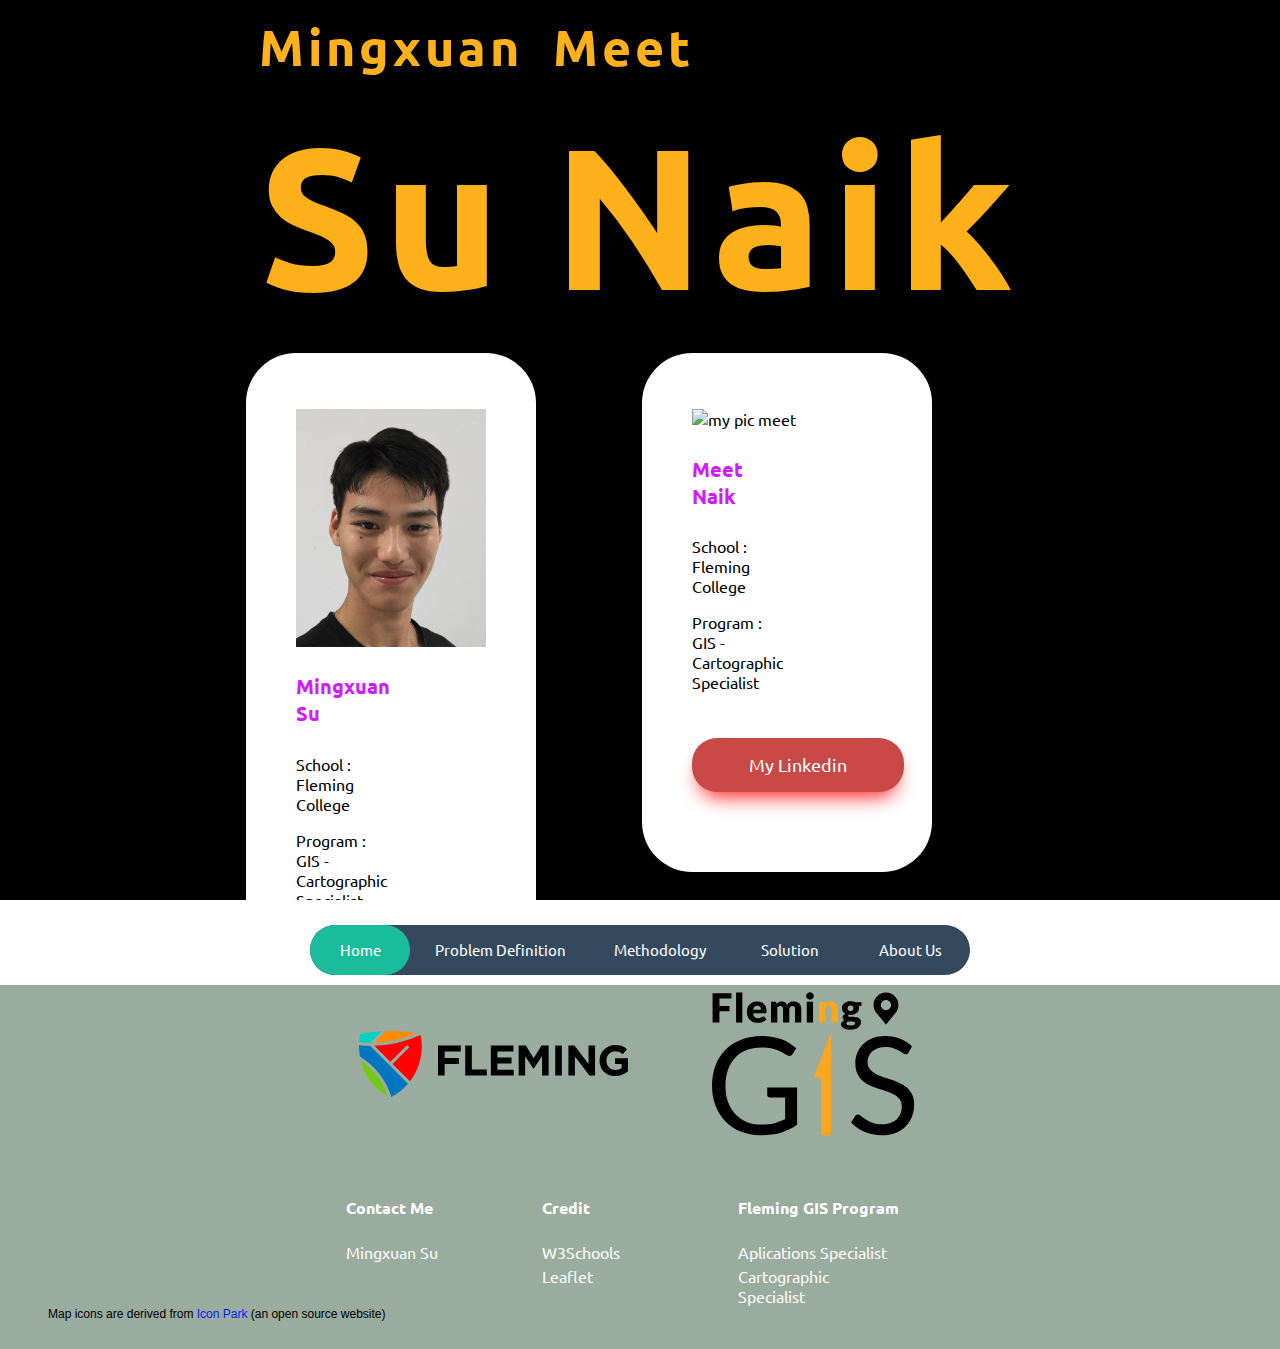
==== Aboutus.html @ 568ef00d "Update Aboutus.html" ====
<!DOCTYPE html>
<html lang="en">
<head>
<title>GEOM99</title>
<link rel="stylesheet" href="style.css">
</head>

<body>
<section class="aboutus">
    <div class="hero-inner">        
      <h3>Mingxuan</h3>
      <h5>Su</h5>
        <div class="about_par">    
          <div class="container_m">
            <img class="container_a_image" src="image_folder/msu.jpeg" alt="my pic">
            <div class="container_a_text">
              <h4>Mingxuan Su</h4>
              <p>School : Fleming College</p>
              <p>Program : GIS - Cartographic Specialist</p>    
              <div class="button">
                <span><a href="https://www.linkedin.com/in/su-mingxuan-080927245/">My Linkedin</a></span></div>
                
              </div>                      
            </div>
          </div>  
        </div>
    
     <div class="hero-inner">        
      <h3>Meet</h3>
      <h5>Naik</h5>
        <div class="about_par">    
          <div class="container_m">
            <img class="container_a_image" src="image_foldermnaik.jpeg" alt="my pic meet">
            <div class="container_a_text">
              <h4>Meet Naik</h4>
              <p>School : Fleming College</p>
              <p>Program : GIS - Cartographic Specialist</p> 
              <div class="button">
                <span><a href="https://www.linkedin.com/in/meet-naik-406a67187/">My Linkedin</a></span></div>
                
              </div>                      
            </div>
          </div>  
        </div>
</section>
<nav>
  <a href="index.html">Home</a>
  <a href="Problem.html">Problem Definition</a>
  <a href="Methodology.html">Methodology</a>
  <a href="Solution.html">Solution</a>
  <a href="#">About Us</a>
  <div class="animation start-home"></div>
</nav>

<div class="footer-top">
  <div class="footer-img"><img src="image_folder/Fleming-Logo-New.svg"
    alt="fleming logo"><img src="image_folder/FlemingGIS_Black.svg" alt="gis logo">
  </div>
  <div class="footer">
    <div class="footer-heading footer-1">
      <h4>Contact Me</h4>
      <a href="https://www.linkedin.com/public-profile/settings?lipi=urn%3Ali%3Apage%3Ad_flagship3_profile_self_edit_contact-info%3BruBq5Nh4QfiiRM8t%2BejNuQ%3D%3D">Mingxuan Su</a>
    </div>
    <div class="footer-heading footer-2">
      <h4>Credit</h4>
      <a href="https://www.w3schools.com/">W3Schools</a>
      <a href="https://leafletjs.com/">Leaflet</a>
    </div>
    <div class="footer-heading footer-3">
      <h4>Fleming GIS Program</h4>
      <a href="https://flemingcollege.ca/programs/geographic-information-systems-applications-specialist">Aplications Specialist</a>
      <a href="https://flemingcollege.ca/programs/geographic-information-systems-cartographic-specialist">Cartographic Specialist</a>
    </div>
 
  </div>
  <div class="footer-br">
    <p>Map icons are derived from <a href="https://iconpark.oceanengine.com/official">Icon Park</a> (an open source website)</p>
  </div>
</div>
</body>
</html>
---- style.css ----
@import url('https://fonts.googleapis.com/css2?family=Ubuntu&display=swap');

  nav {
    margin: 25px auto 0;
    position: relative;
    width: 660px;
    height: 50px;
    background-color: #34495e;
    border-radius: 80px;
    font-size: 0px;
    margin-bottom: 10px;
  }
  nav a {
    line-height: 50px;
    height: 100%;
    font-size: 15px;
    display: inline-block;
    position: relative;
    z-index: 1;
    text-decoration: none;
    text-align: center;
    color: white;
    cursor: pointer;
  }
  nav .animation {
    position: absolute;
    height: 100%;
    top: 0;
    transition: all 0.4s;
    border-radius: 80px;
  }
  a:nth-child(1) {
    width: 100px;
  }
  a:nth-child(2) {
    width: 180px;
  }
  a:nth-child(3) {
    width: 140px;
  }
  a:nth-child(4) {
    width: 120px;
  }
  a:nth-child(5) {
    width: 120px;
  }
  nav .start-home, a:nth-child(1):hover~.animation {
    width: 100px;
    left: 0;
    background-color: #1abc9c;
  }
  nav .start-about, a:nth-child(2):hover~.animation {
    width: 180px;
    left: 100px;
    background-color: #e74c3c;
  }
  nav .start-blog, a:nth-child(3):hover~.animation {
    width: 140px;
    left: 280px;
    background-color: #3498db;
  }
  nav .start-portefolio, a:nth-child(4):hover~.animation {
    width: 120px;
    left: 420px;
    background-color: #9b59b6;
  }
  nav .start-portefolio, a:nth-child(5):hover~.animation {
    width: 120px;
    left: 540px;
    background-color: #bdc017;
  }
  
  @media screen and (max-width: 500px) {
    .nav a {
      display: block;
    }
  }

body{
  font-family: 'Ubuntu', sans-serif;
}

h1 {
  color: rgb(255, 177, 27);
  font-weight: bold;
  font-size: 45px;
  margin: 15px;
  letter-spacing: 4px;
  text-align: center;
  text-justify: inter-word;
}
h2 {
  color: #5DAC81;
  font-size: 30px;
  letter-spacing: 5px;
  margin: 15px;
  padding: 20px;
  text-align: center;
  text-justify: inter-word; 
}
.p_intro {
  color: #116fb8;
  font-size: 20px;
  margin: 15px;
  letter-spacing: 5px;
  padding: 10px;
  text-align: center;
  text-align: justify;
  text-justify: inter-word;
}
img {
  max-width: 100%;
  height: auto;
  display: table;
  margin: 0 auto;
}

.problem_image {
  display: block;
  margin-left: auto;
  margin-right: auto;
  width: 100%;
  max-width: 692px;
  height: auto;
  max-height: 509px;
}

html,  
body {
    height: 100%;
    margin: 0;
    padding: 0;
  }


@media(max-width:612px){
    .box{
        flex-grow: 0.7;
    }
}

body {
	margin: 0;
}

#map {
height: 100vh;
display: flex;
justify-content: center;
align-items: center;
margin-top: 1vw;
margin-bottom: 5px;
margin-left: 8vw;
margin-right: 10vw;
}

.column {
  padding-top: 5px;
  padding-bottom: 5px;
  background-color:#ffffff;
}
.column2 {
  padding-top: 5px;
  padding-bottom: 5px;
  background-color:	#E0E0E0;
}

.par {
  width: 90vw;
  margin: 0 auto;
  background-color: #fff;
  padding: 10px;
  margin-bottom: 5px;
  border-radius: 50px;
  margin-left: auto;
}

.pimage{
	max-width: 100%;
}

.hero {
  /* Sizing */
  width: 100vw;
  height: 100vh;
  /* Sizing */
  width: 100vw;
  height: 100vh;
  /* Flexbox stuff */
  display: flex;
  justify-content: center;
  align-items: center;
  background-image: url("image_folder/Photo1.png");
  background-size: cover;
  background-position: center center;
  background-repeat: no-repeat;
  background-attachment: fixed;
}
/* 
https://www.w3schools.com/howto/howto_css_image_overlay_slide.asp */
.overlay {
  position: absolute;
  bottom: 0;
  left: 0;
  right: 0;
  background-color: #000000;
  overflow: hidden;
  width: 0;
  height: 100%;
  transition: 0.4s linear;
}

.container:hover .overlay {
  width: 100%;
}

.container {
  position: relative;
  width: 100%;
}
.text {
  color: #ffff00;
  font-size: 40px;
  position: absolute;
  top: 50%;
  left: 50%;
  -webkit-transform: translate(-50%, -50%);
  -ms-transform: translate(-50%, -50%);
  transform: translate(-50%, -50%);
  white-space: nowrap;
}
.text_small {
  color: #ffffff;
  font-size: 15px;
  position: absolute;
  top: 70%;
  left: 50%;
  -webkit-transform: translate(-50%, -50%);
  -ms-transform: translate(-50%, -50%);
  transform: translate(-50%, -50%);
  white-space: nowrap;
}


.container_m {
  padding: 20px 40px 40px;
  max-width: 100%;
}
.container_m_image {
  display: inline-block;
  vertical-align: top;
  max-width: 46%;
  margin: 20px 30px 0 0;
}
.container_m_text {
  display: inline-block;
  width: 46%;
  font-size: 20px;
}
@media (max-width: 620px) {
  .container_m_text {
    width: 100%;
  }
}

.footer-top{
  background-color: #9aac9d;
  padding-bottom: 1rem;
}

.footer{
  width:100%;
  background-color: #9aac9d;
  color: #ffffff;
  display: flex;
  justify-content: center;
  flex-wrap: wrap;
  margin:0 auto;
}
.footer-heading{
display: flex;
flex-direction: column;
margin-right:1rem ;
}

.footer-heading h4{
  margin-bottom:1.5rem;
  color: #ffffff;
  font-size: medium;
}

.footer-heading a {
  color: #fcfcfc;
  text-decoration: none;
  margin-bottom: 0.3rem;
}

.footer-heading a:hover{
color: #000000;
transition:0.7s;
}

.footer-img{
  margin-left: auto;
  margin-right: auto;
  width: 100%;
  max-width: 50%;
  padding-bottom: 1rem;
  display: flex;
  flex-flow: row wrap;
}

.footer-br{
  margin-top:1.5rem;
  padding-left: 3rem;
  font-family: Arial, Helvetica, sans-serif;
  font-size: 12px;
}

.footer-br a {
  color:#021af7;
  text-decoration: none;
}

@media screen and (max-width:2560px) {
  .footer{
    height:10vh;
    padding-top: 1rem;
  }
}

@media screen and (max-width:1920px) {
  .footer{
    height:12vh;
    padding-top: 1rem;
  }
}

@media screen and (max-width:480px) {
  .footer{
    height:35vh;
    padding-top: 1rem;
  }
}
/* https://gis.stackexchange.com/questions/388121/adjust-pop-up-container-in-leaflet*/
 .leaflet-popup-content {
  width: 200px;
}

h3 {
  color: rgb(255, 177, 27);
  font-weight: bold;
  font-size: 50px;
  margin: 15px;
  letter-spacing: 4px;
  text-align: Left;
  overflow: hidden;
  text-justify: inter-word;
}

h4 {  color: rgb(209, 27, 255);
  font-weight:bold;
  font-size: 20px;
}
h5 {
  color: rgb(255, 177, 27);
  font-weight: bold;
  font-size:200px;
  margin: 15px;
  letter-spacing: 8px;
  text-align:left;
  text-justify: inter-word;
  overflow: hidden;
}

.aboutus {
  /* Sizing */
  width: 100vw;
  height: 100vh;
  /* Flexbox stuff */
  display: flex;
  justify-content: center;
  background-image: url("image_folder/black.jpg");
  overflow: hidden;
}

.about_par {
  height: auto;
  margin: 5px auto;
  background-color: #fff;
  padding: 10px;
  margin-bottom: 5px;
  border-radius: 50px;
  overflow: hidden;
}
@media screen and (min-width:1020px) {
  .about_par{
    width:30vh;
    padding-top: 1rem;
  }
}
.about_par img{
  max-height:20vw;
  overflow: hidden;
}
/* https://codepen.io/konradwax/pen/woPNqJ */
.button {
  border-radius: 25px;
  background-color: #c94848;
  border: none;
  color: #ffffff;
  text-align: center;
  font-size: 18px;
  padding: 16px;
  width: 180px;
  transition: all 0.4s;
  margin: 30px;
  box-shadow: 0 12px 20px -8px rgba(255, 0, 0, 0.911);

  cursor:crosshair;
  display: inline-block;
  position: relative;
  transition:0.7s;
  margin-left: auto;
}

.button:after {
  content: '→';
  position: absolute;
  top: 14px;
  right: -20px;
  transition: 0.5s;  
}

.button:hover{
  padding-right: 24px;
  padding-left:8px;
}

.button:hover:after {
  opacity: 1;
  right: 16px;
}
.container_a_text a {
  color: #fcfcfc;
  text-decoration: none;
  margin-bottom: 0.3rem;
}
.container_a_image {
  display: inline-block;
  vertical-align: top;
  height: 70%;
  margin: 20px 30px 0 0;
}
.container_a_text {
  display: inline-block;
  width: 46%;
}
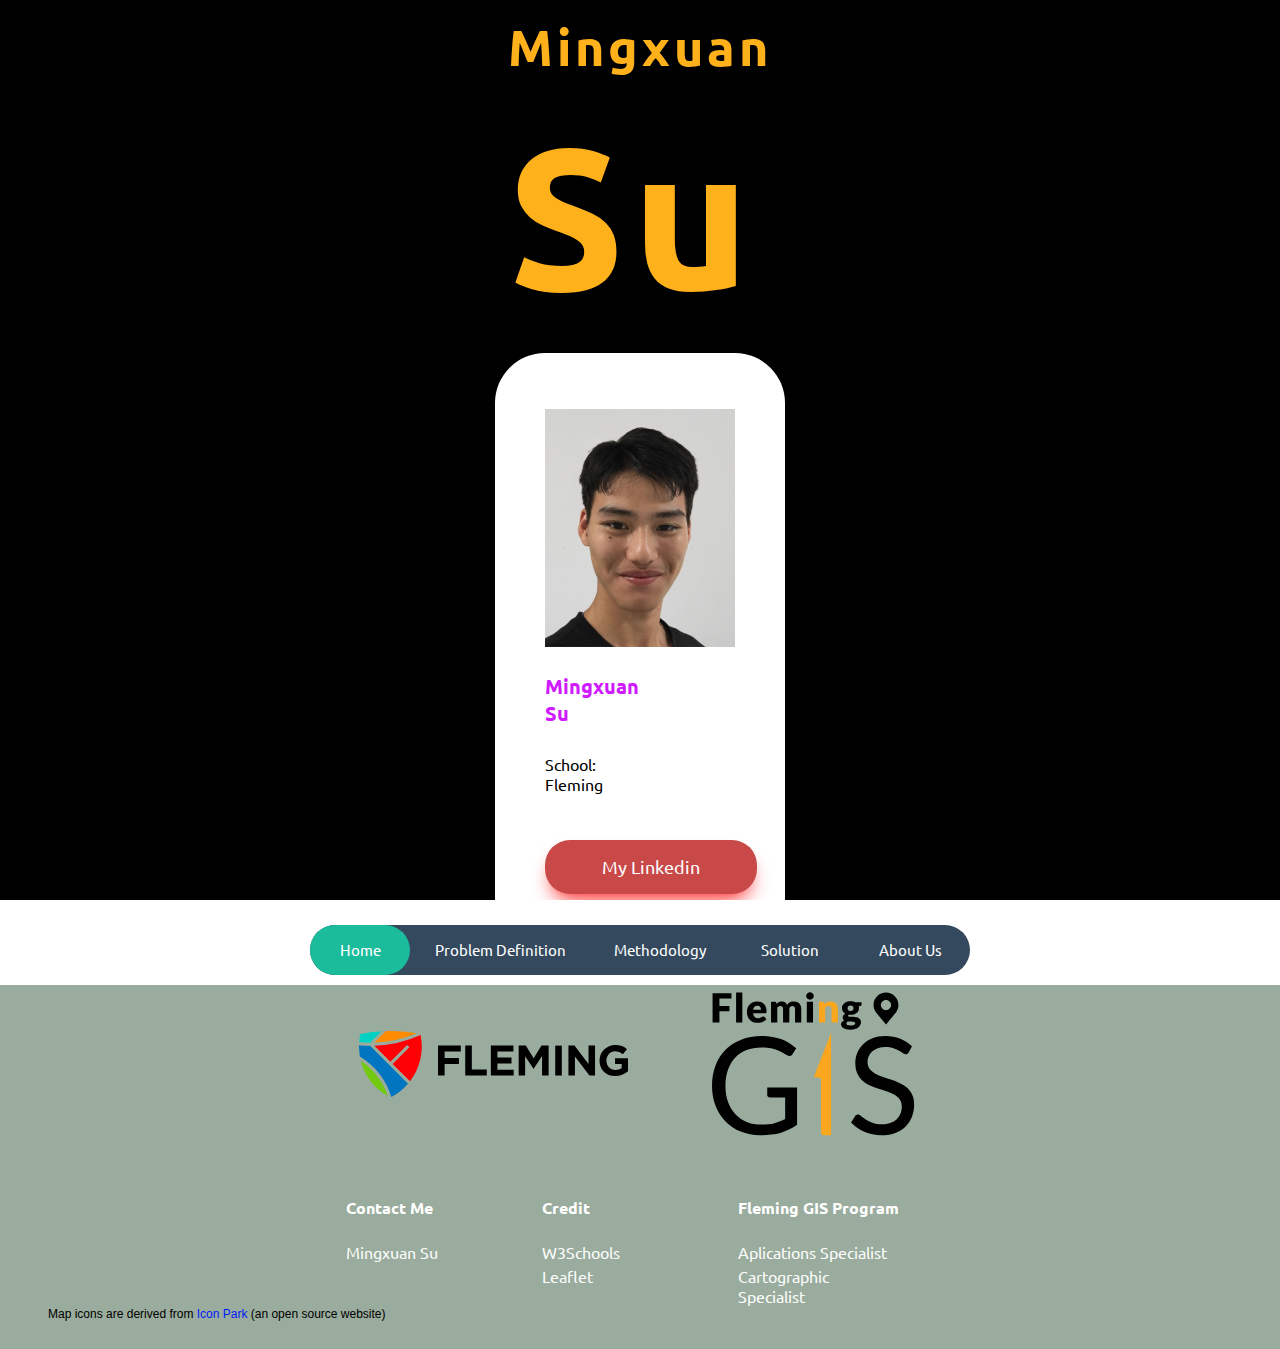
==== commit 0e541c57: "Update Aboutus.html" ====
--- a/Aboutus.html
+++ b/Aboutus.html
@@ -15,28 +15,9 @@
             <img class="container_a_image" src="image_folder/msu.jpeg" alt="my pic">
             <div class="container_a_text">
               <h4>Mingxuan Su</h4>
-              <p>School : Fleming College</p>
-              <p>Program : GIS - Cartographic Specialist</p>    
+              <p>School: Fleming</p>    
               <div class="button">
-                <span><a href="https://www.linkedin.com/in/su-mingxuan-080927245/">My Linkedin</a></span></div>
-                
-              </div>                      
-            </div>
-          </div>  
-        </div>
-    
-     <div class="hero-inner">        
-      <h3>Meet</h3>
-      <h5>Naik</h5>
-        <div class="about_par">    
-          <div class="container_m">
-            <img class="container_a_image" src="image_foldermnaik.jpeg" alt="my pic meet">
-            <div class="container_a_text">
-              <h4>Meet Naik</h4>
-              <p>School : Fleming College</p>
-              <p>Program : GIS - Cartographic Specialist</p> 
-              <div class="button">
-                <span><a href="https://www.linkedin.com/in/meet-naik-406a67187/">My Linkedin</a></span></div>
+                <span><a href="https://www.linkedin.com/public-profile/settings?lipi=urn%3Ali%3Apage%3Ad_flagship3_profile_self_edit_contact-info%3BruBq5Nh4QfiiRM8t%2BejNuQ%3D%3D">My Linkedin</a></span></div>
                 
               </div>                      
             </div>
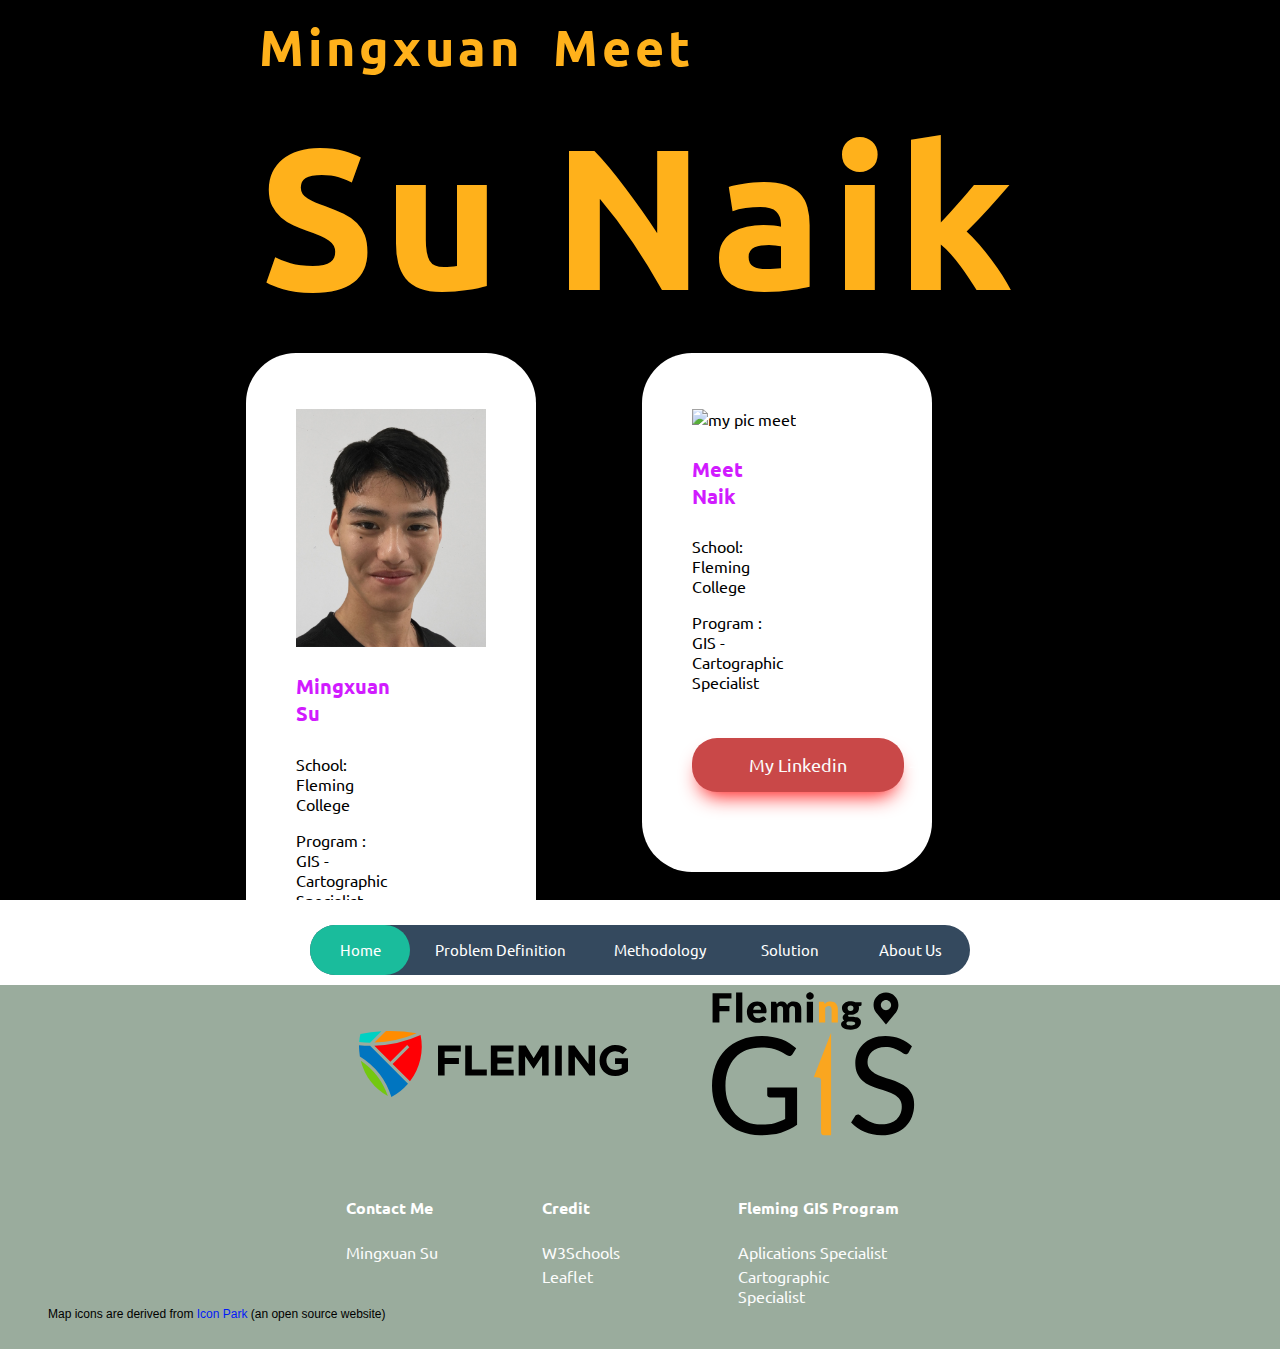
==== commit 4fb5c011: "Update Aboutus.html" ====
--- a/Aboutus.html
+++ b/Aboutus.html
@@ -15,7 +15,26 @@
             <img class="container_a_image" src="image_folder/msu.jpeg" alt="my pic">
             <div class="container_a_text">
               <h4>Mingxuan Su</h4>
-              <p>School: Fleming</p>    
+              <p>School: Fleming College </p>
+              <p>Program : GIS - Cartographic Specialist</p>
+              <div class="button">
+                <span><a href="https://www.linkedin.com/public-profile/settings?lipi=urn%3Ali%3Apage%3Ad_flagship3_profile_self_edit_contact-info%3BruBq5Nh4QfiiRM8t%2BejNuQ%3D%3D">My Linkedin</a></span></div>
+                
+              </div>                      
+            </div>
+          </div>  
+        </div>
+    
+    <div class="hero-inner">        
+      <h3>Meet</h3>
+      <h5>Naik</h5>
+        <div class="about_par">    
+          <div class="container_m">
+            <img class="container_a_image" src="image_folder/mnaik.jpeg" alt="my pic meet">
+            <div class="container_a_text">
+              <h4>Meet Naik</h4>
+              <p>School: Fleming College</p>
+              <p>Program : GIS - Cartographic Specialist</p>  
               <div class="button">
                 <span><a href="https://www.linkedin.com/public-profile/settings?lipi=urn%3Ali%3Apage%3Ad_flagship3_profile_self_edit_contact-info%3BruBq5Nh4QfiiRM8t%2BejNuQ%3D%3D">My Linkedin</a></span></div>
                 
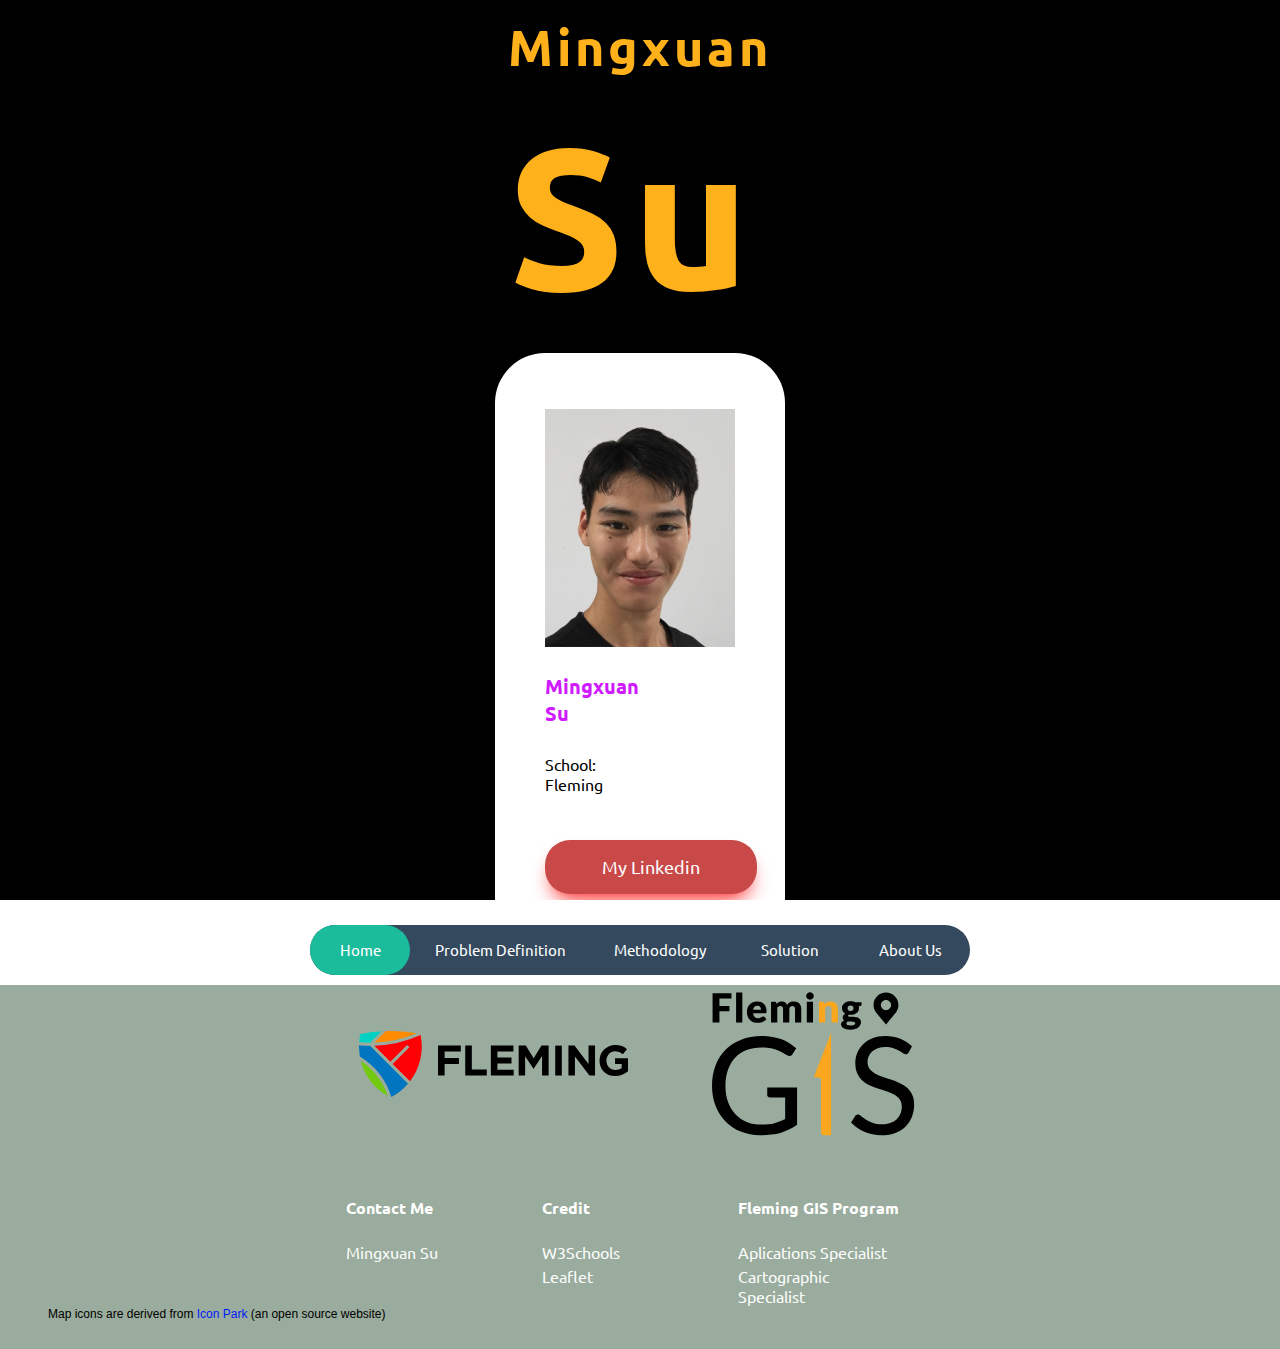
==== commit 9c91b832: "Update Aboutus.html" ====
--- a/Aboutus.html
+++ b/Aboutus.html
@@ -15,8 +15,7 @@
             <img class="container_a_image" src="image_folder/msu.jpeg" alt="my pic">
             <div class="container_a_text">
               <h4>Mingxuan Su</h4>
-              <p>School: Fleming College </p>
-              <p>Program : GIS - Cartographic Specialist</p>
+              <p>School: Fleming</p>    
               <div class="button">
                 <span><a href="https://www.linkedin.com/public-profile/settings?lipi=urn%3Ali%3Apage%3Ad_flagship3_profile_self_edit_contact-info%3BruBq5Nh4QfiiRM8t%2BejNuQ%3D%3D">My Linkedin</a></span></div>
                 
@@ -24,25 +23,9 @@
             </div>
           </div>  
         </div>
-    
-    <div class="hero-inner">        
-      <h3>Meet</h3>
-      <h5>Naik</h5>
-        <div class="about_par">    
-          <div class="container_m">
-            <img class="container_a_image" src="image_folder/mnaik.jpeg" alt="my pic meet">
-            <div class="container_a_text">
-              <h4>Meet Naik</h4>
-              <p>School: Fleming College</p>
-              <p>Program : GIS - Cartographic Specialist</p>  
-              <div class="button">
-                <span><a href="https://www.linkedin.com/public-profile/settings?lipi=urn%3Ali%3Apage%3Ad_flagship3_profile_self_edit_contact-info%3BruBq5Nh4QfiiRM8t%2BejNuQ%3D%3D">My Linkedin</a></span></div>
-                
-              </div>                      
-            </div>
-          </div>  
-        </div>
+        
 </section>
+
 <nav>
   <a href="index.html">Home</a>
   <a href="Problem.html">Problem Definition</a>
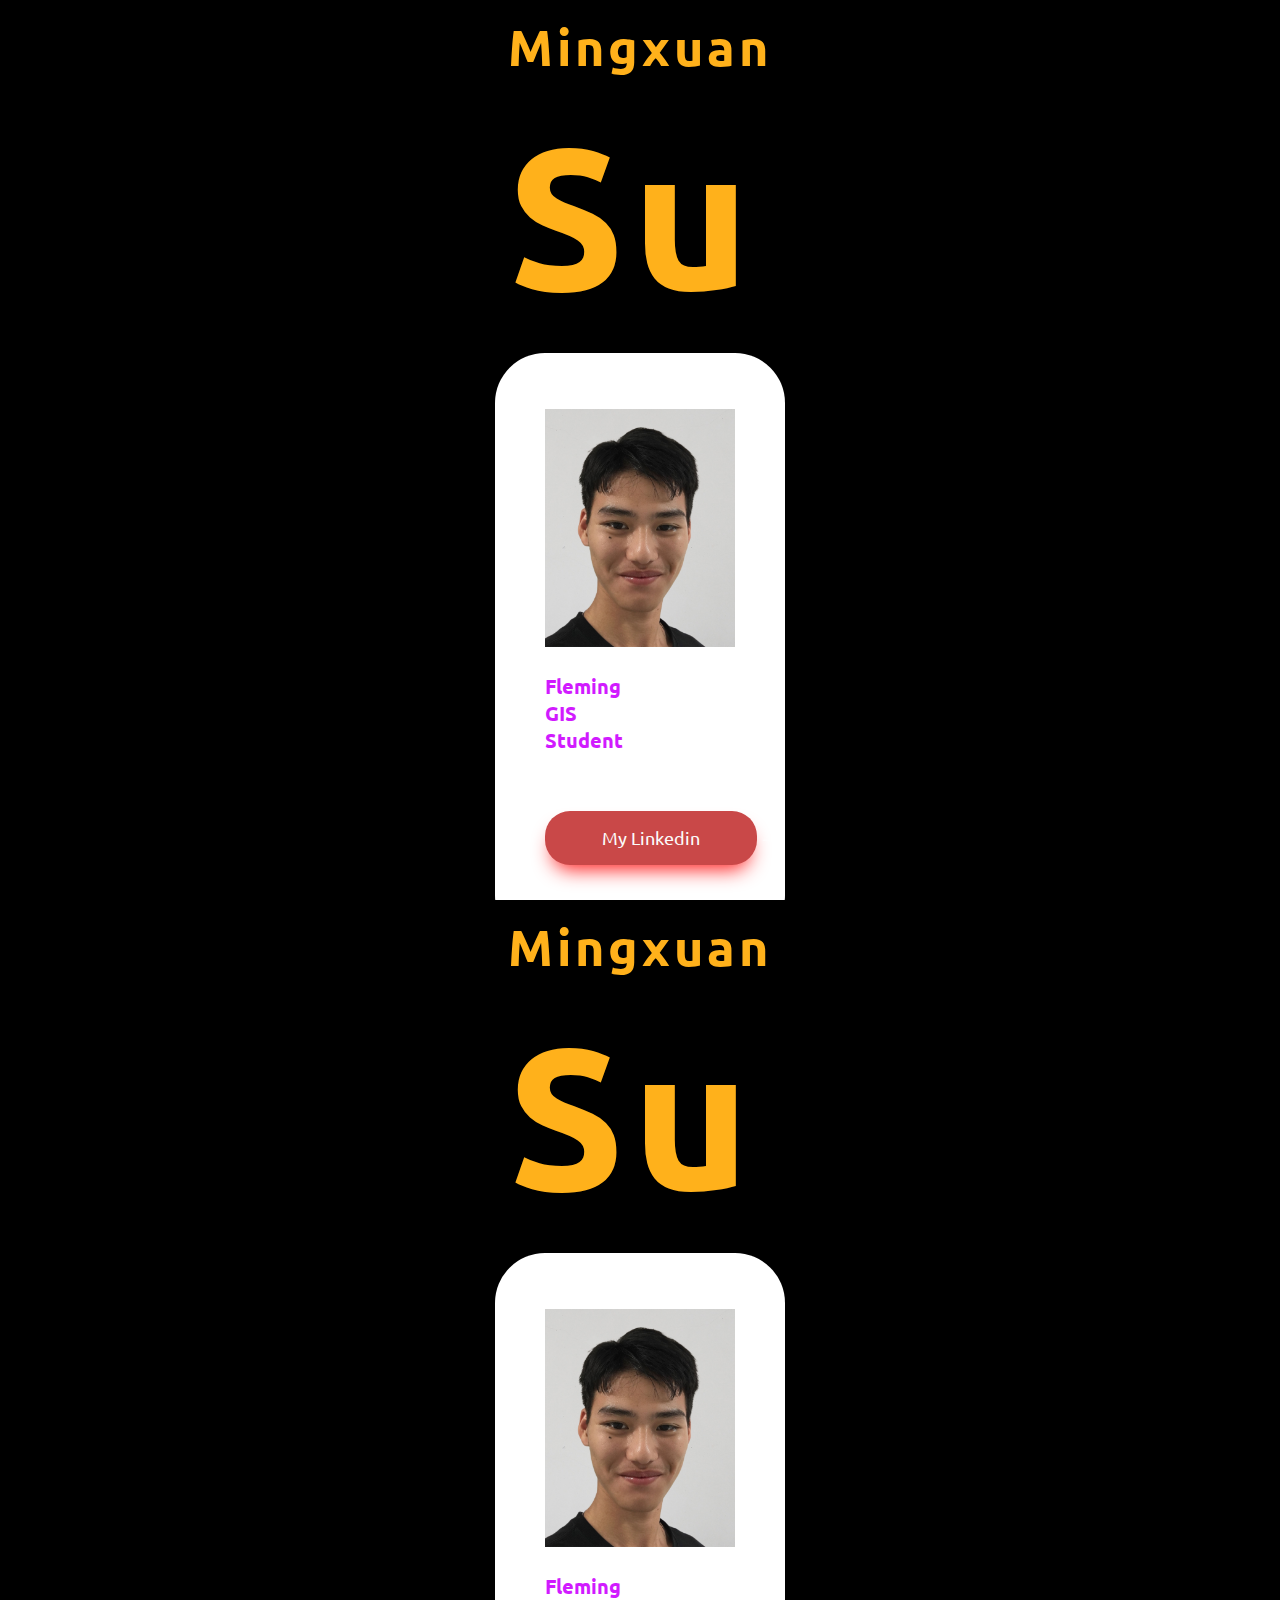
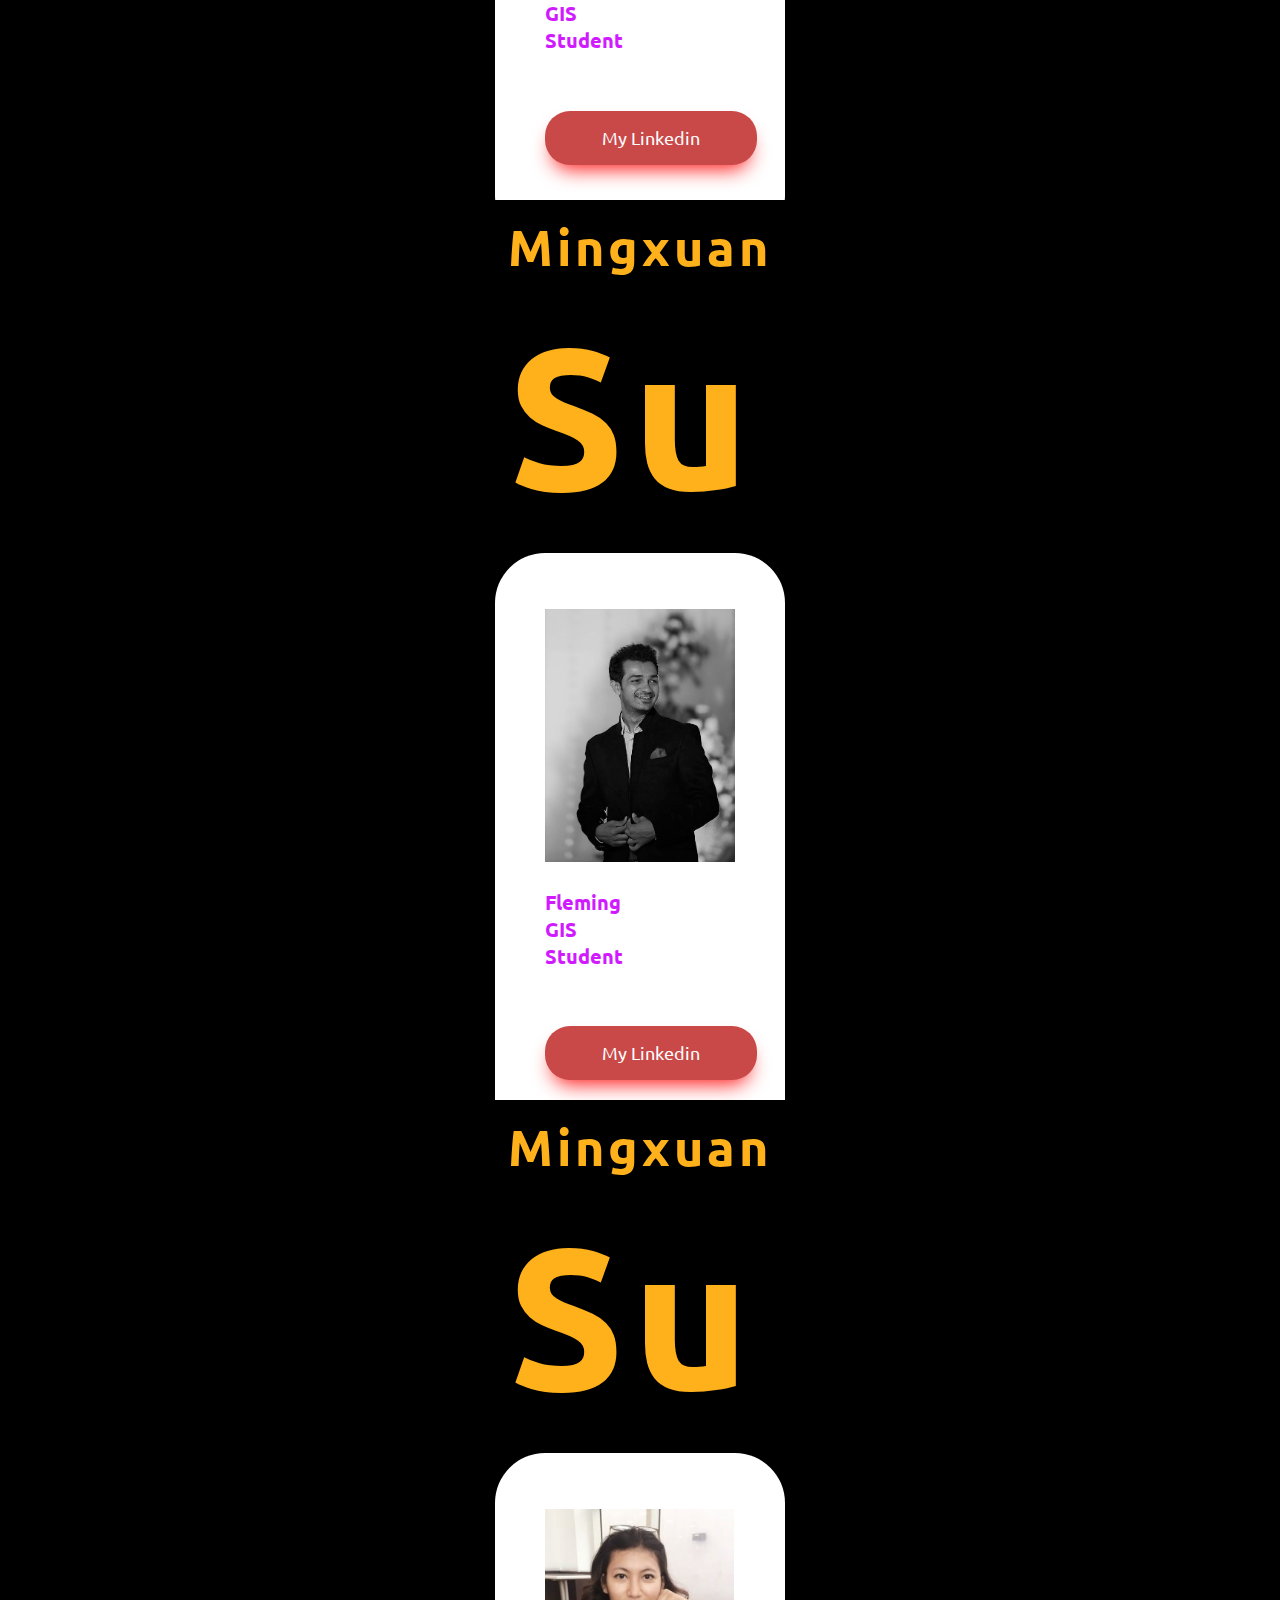
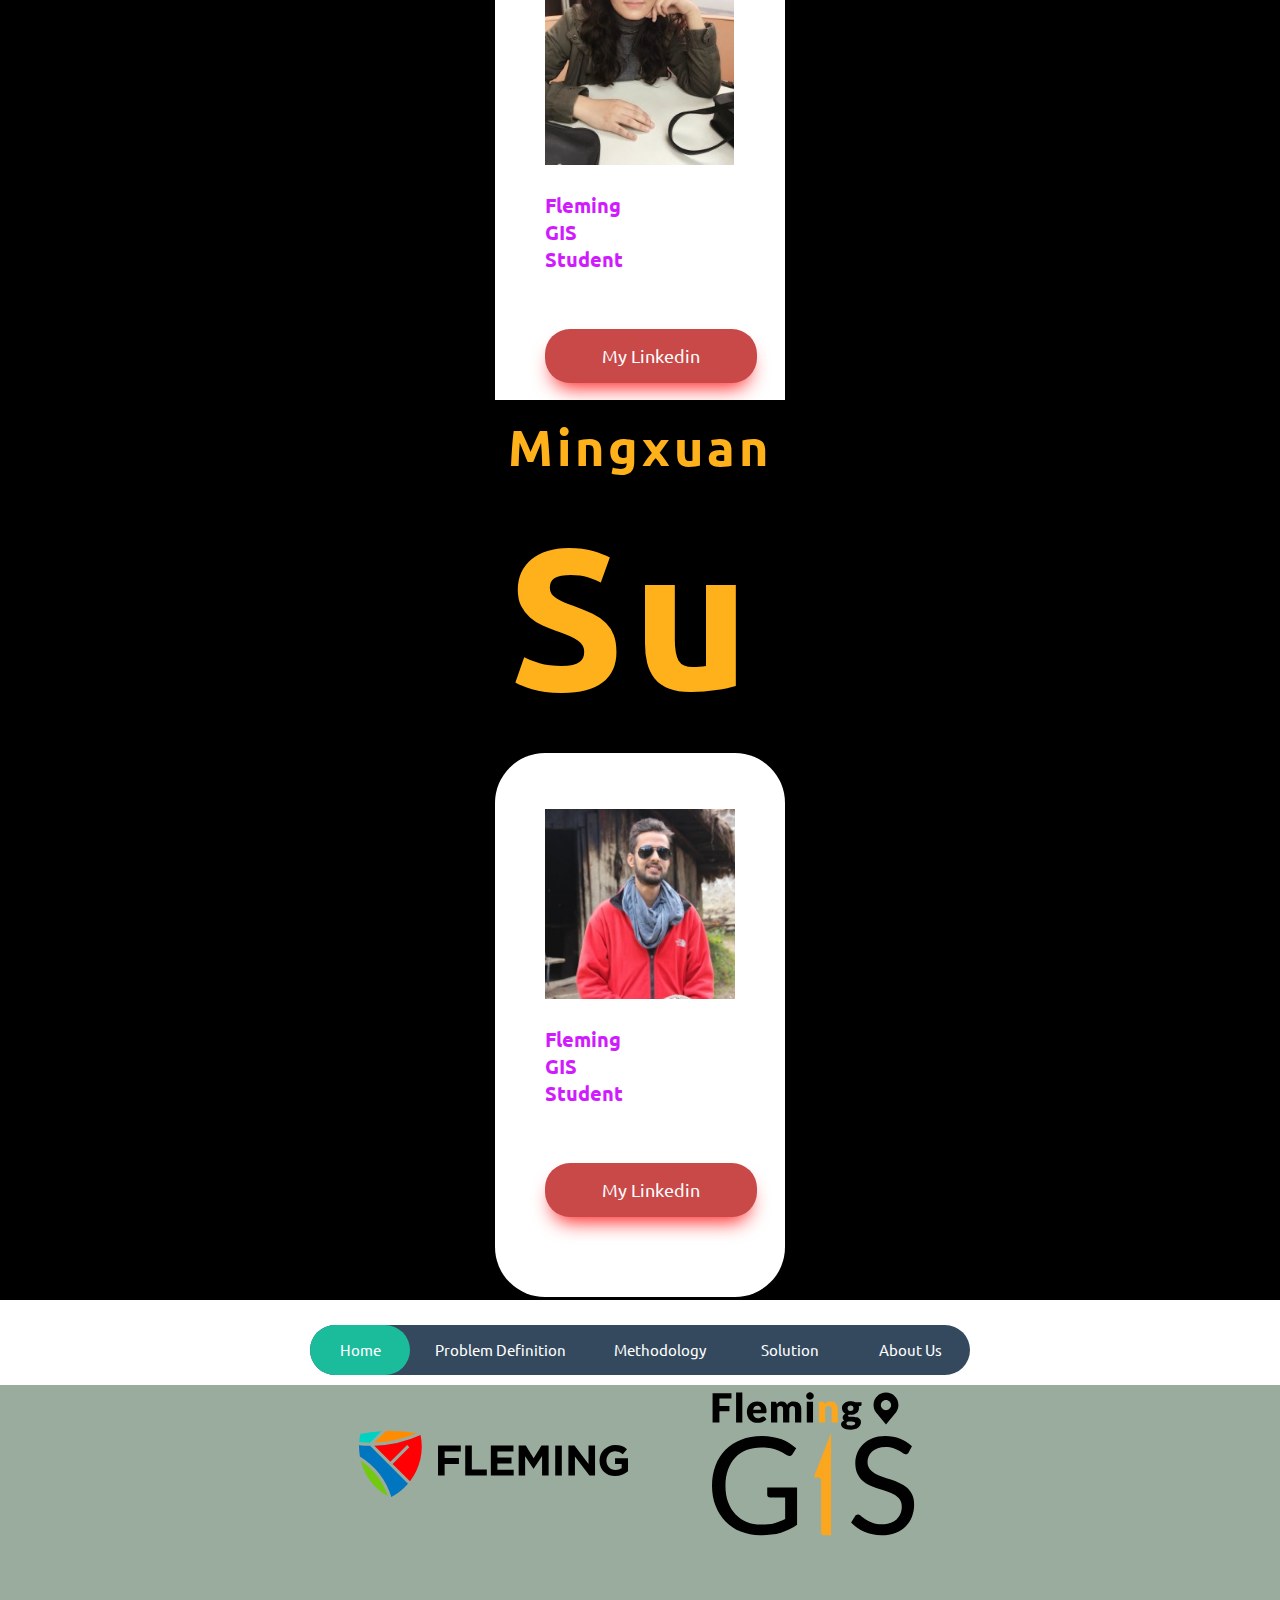
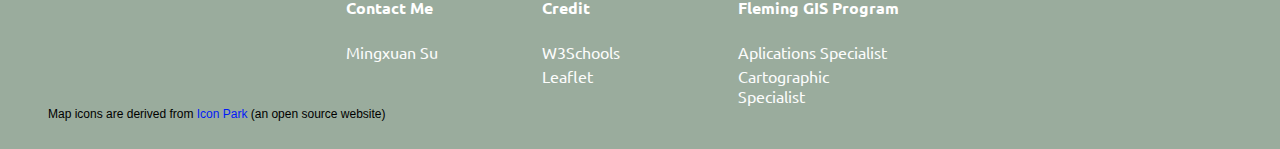
==== commit a3c10458: "Update Aboutus.html" ====
--- a/Aboutus.html
+++ b/Aboutus.html
@@ -14,16 +14,83 @@
           <div class="container_m">
             <img class="container_a_image" src="image_folder/msu.jpeg" alt="my pic">
             <div class="container_a_text">
-              <h4>Mingxuan Su</h4>
-              <p>School: Fleming</p>    
+              <h4>Fleming GIS Student</h4>   
               <div class="button">
-                <span><a href="https://www.linkedin.com/public-profile/settings?lipi=urn%3Ali%3Apage%3Ad_flagship3_profile_self_edit_contact-info%3BruBq5Nh4QfiiRM8t%2BejNuQ%3D%3D">My Linkedin</a></span></div>
-                
+                <span><a href="https://www.linkedin.com/in/su-mingxuan-080927245/">My Linkedin</a></span></div> 
               </div>                      
             </div>
           </div>  
         </div>
         
+</section>
+
+<section class="aboutus">
+  <div class="hero-inner">        
+    <h3>Mingxuan</h3>
+    <h5>Su</h5>
+      <div class="about_par">    
+        <div class="container_m">
+          <img class="container_a_image" src="image_folder/msu.jpeg" alt="my pic">
+          <div class="container_a_text">
+            <h4>Fleming GIS Student</h4>   
+            <div class="button">
+              <span><a href="https://www.linkedin.com/in/su-mingxuan-080927245/">My Linkedin</a></span></div> 
+            </div>                      
+          </div>
+        </div>  
+      </div>     
+</section>
+
+<section class="aboutus">
+  <div class="hero-inner">        
+    <h3>Mingxuan</h3>
+    <h5>Su</h5>
+      <div class="about_par">    
+        <div class="container_m">
+          <img class="container_a_image" src="image_folder/mnaik.jpg" alt="my pic">
+          <div class="container_a_text">
+            <h4>Fleming GIS Student</h4>   
+            <div class="button">
+              <span><a href="https://www.linkedin.com/in/su-mingxuan-080927245/">My Linkedin</a></span></div> 
+            </div>                      
+          </div>
+        </div>  
+      </div>
+</section>
+
+<section class="aboutus">
+  <div class="hero-inner">        
+    <h3>Mingxuan</h3>
+    <h5>Su</h5>
+      <div class="about_par">    
+        <div class="container_m">
+          <img class="container_a_image" src="image_folder/suruchi.jpg" alt="my pic">
+          <div class="container_a_text">
+            <h4>Fleming GIS Student</h4>   
+            <div class="button">
+              <span><a href="https://www.linkedin.com/in/su-mingxuan-080927245/">My Linkedin</a></span></div> 
+            </div>                      
+          </div>
+        </div>  
+      </div>  
+</section>
+
+
+<section class="aboutus">
+  <div class="hero-inner">        
+    <h3>Mingxuan</h3>
+    <h5>Su</h5>
+      <div class="about_par">    
+        <div class="container_m">
+          <img class="container_a_image" src="image_folder/rajeev.jpg" alt="my pic">
+          <div class="container_a_text">
+            <h4>Fleming GIS Student</h4>   
+            <div class="button">
+              <span><a href="https://www.linkedin.com/in/su-mingxuan-080927245/">My Linkedin</a></span></div> 
+            </div>                      
+          </div>
+        </div>  
+      </div>  
 </section>
 
 <nav>
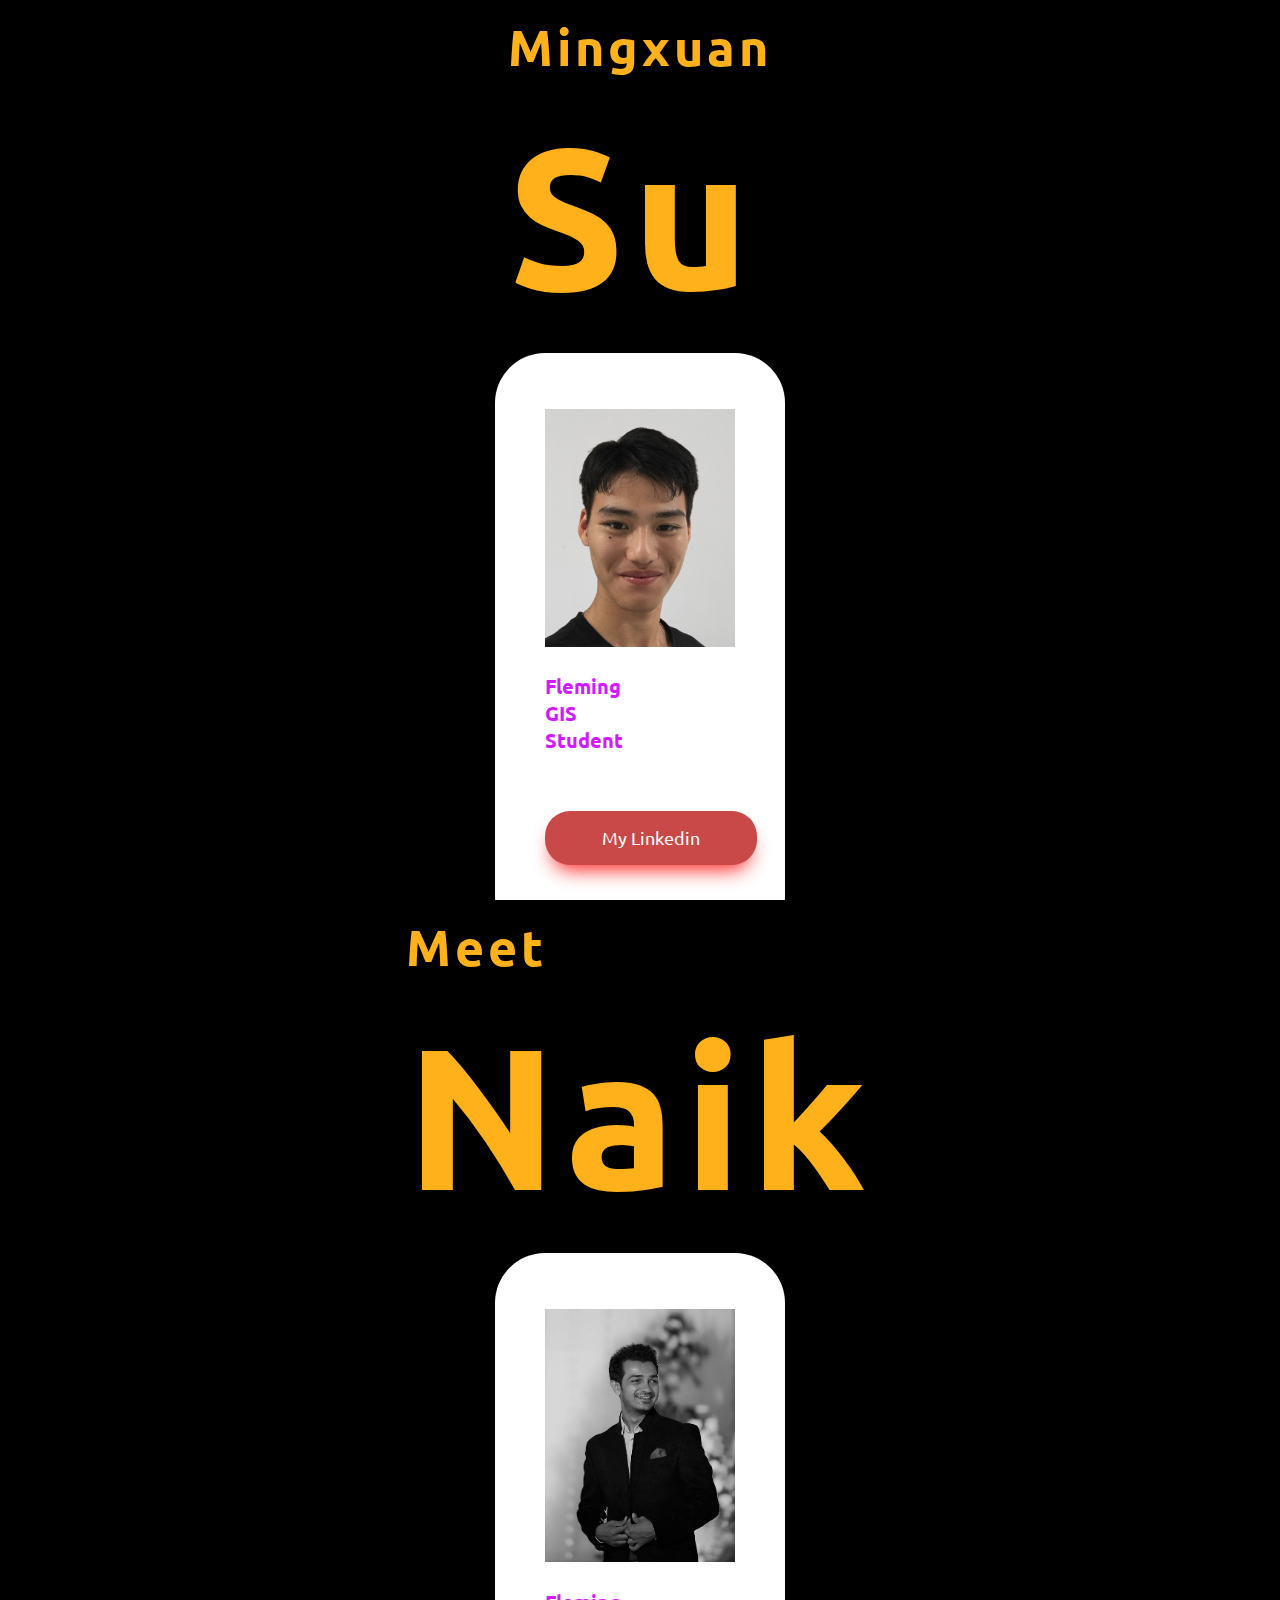
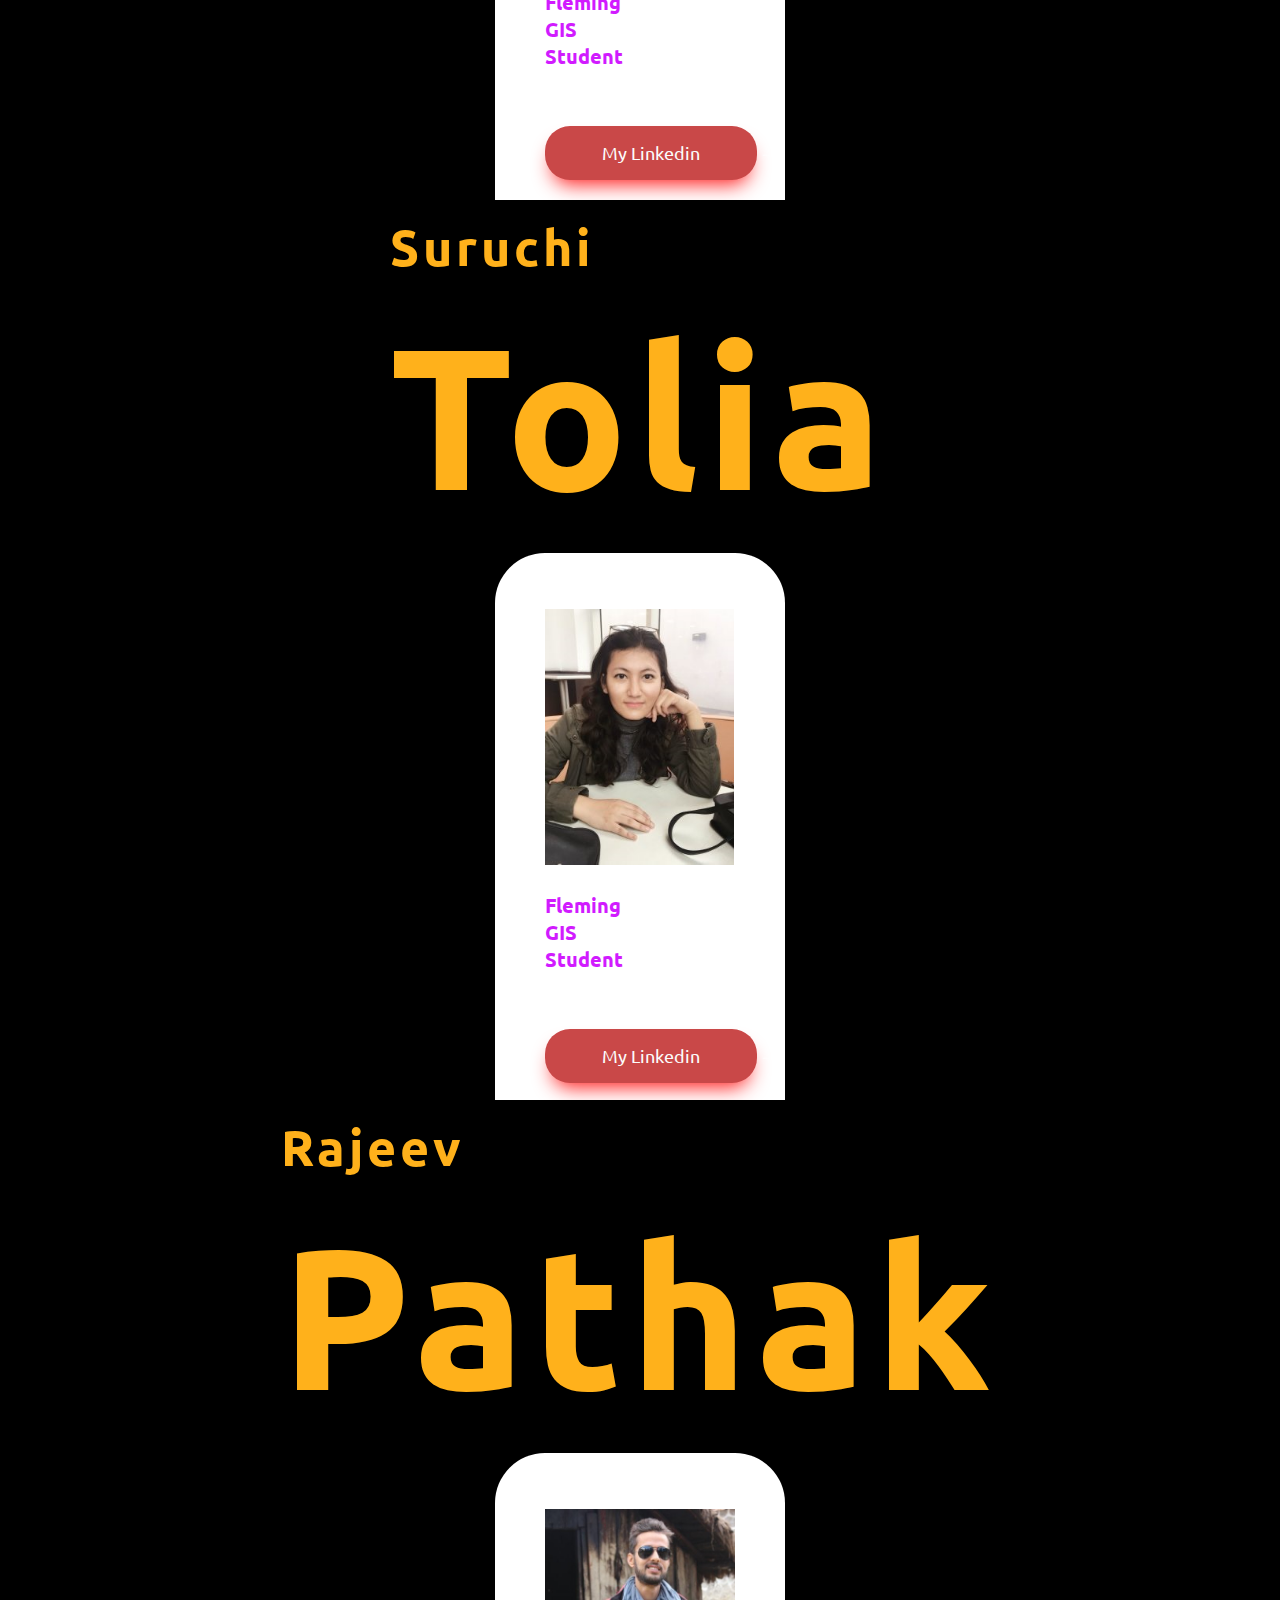
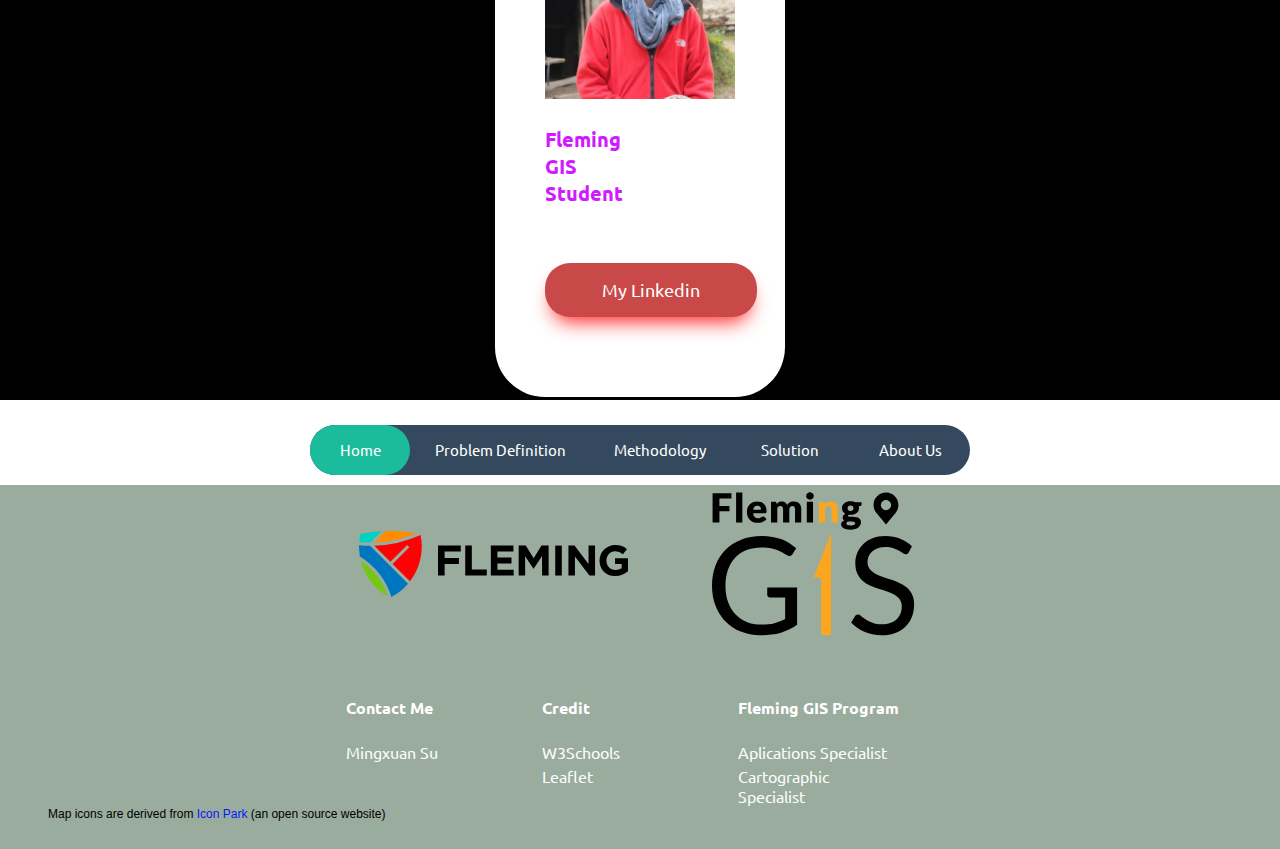
==== commit 43b000f2: "Update Aboutus.html" ====
--- a/Aboutus.html
+++ b/Aboutus.html
@@ -26,32 +26,15 @@
 
 <section class="aboutus">
   <div class="hero-inner">        
-    <h3>Mingxuan</h3>
-    <h5>Su</h5>
-      <div class="about_par">    
-        <div class="container_m">
-          <img class="container_a_image" src="image_folder/msu.jpeg" alt="my pic">
-          <div class="container_a_text">
-            <h4>Fleming GIS Student</h4>   
-            <div class="button">
-              <span><a href="https://www.linkedin.com/in/su-mingxuan-080927245/">My Linkedin</a></span></div> 
-            </div>                      
-          </div>
-        </div>  
-      </div>     
-</section>
-
-<section class="aboutus">
-  <div class="hero-inner">        
-    <h3>Mingxuan</h3>
-    <h5>Su</h5>
+    <h3>Meet</h3>
+    <h5>Naik</h5>
       <div class="about_par">    
         <div class="container_m">
           <img class="container_a_image" src="image_folder/mnaik.jpg" alt="my pic">
           <div class="container_a_text">
             <h4>Fleming GIS Student</h4>   
             <div class="button">
-              <span><a href="https://www.linkedin.com/in/su-mingxuan-080927245/">My Linkedin</a></span></div> 
+              <span><a href="https://ca.linkedin.com/in/meet-naik-406a67187/">My Linkedin</a></span></div> 
             </div>                      
           </div>
         </div>  
@@ -60,8 +43,8 @@
 
 <section class="aboutus">
   <div class="hero-inner">        
-    <h3>Mingxuan</h3>
-    <h5>Su</h5>
+    <h3>Suruchi</h3>
+    <h5>Tolia</h5>
       <div class="about_par">    
         <div class="container_m">
           <img class="container_a_image" src="image_folder/suruchi.jpg" alt="my pic">
@@ -78,8 +61,8 @@
 
 <section class="aboutus">
   <div class="hero-inner">        
-    <h3>Mingxuan</h3>
-    <h5>Su</h5>
+    <h3>Rajeev</h3>
+    <h5>Pathak</h5>
       <div class="about_par">    
         <div class="container_m">
           <img class="container_a_image" src="image_folder/rajeev.jpg" alt="my pic">
